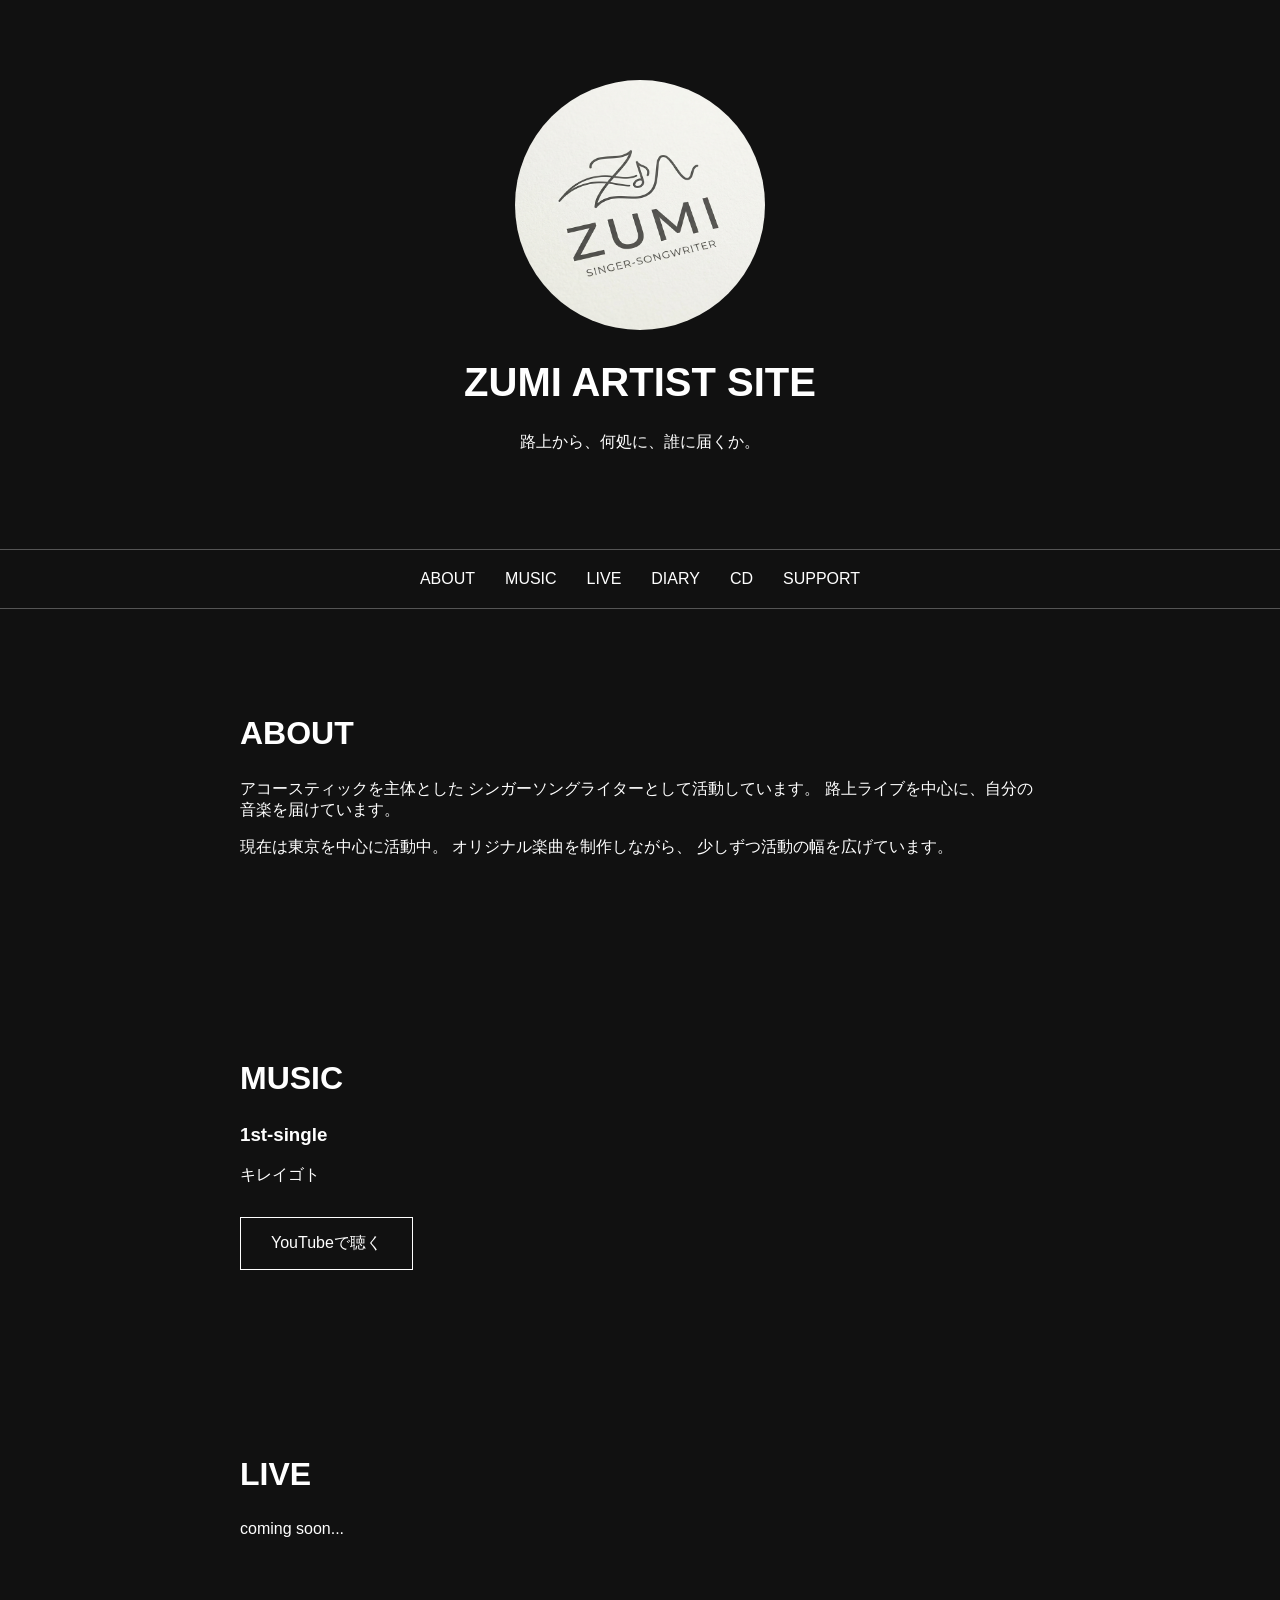
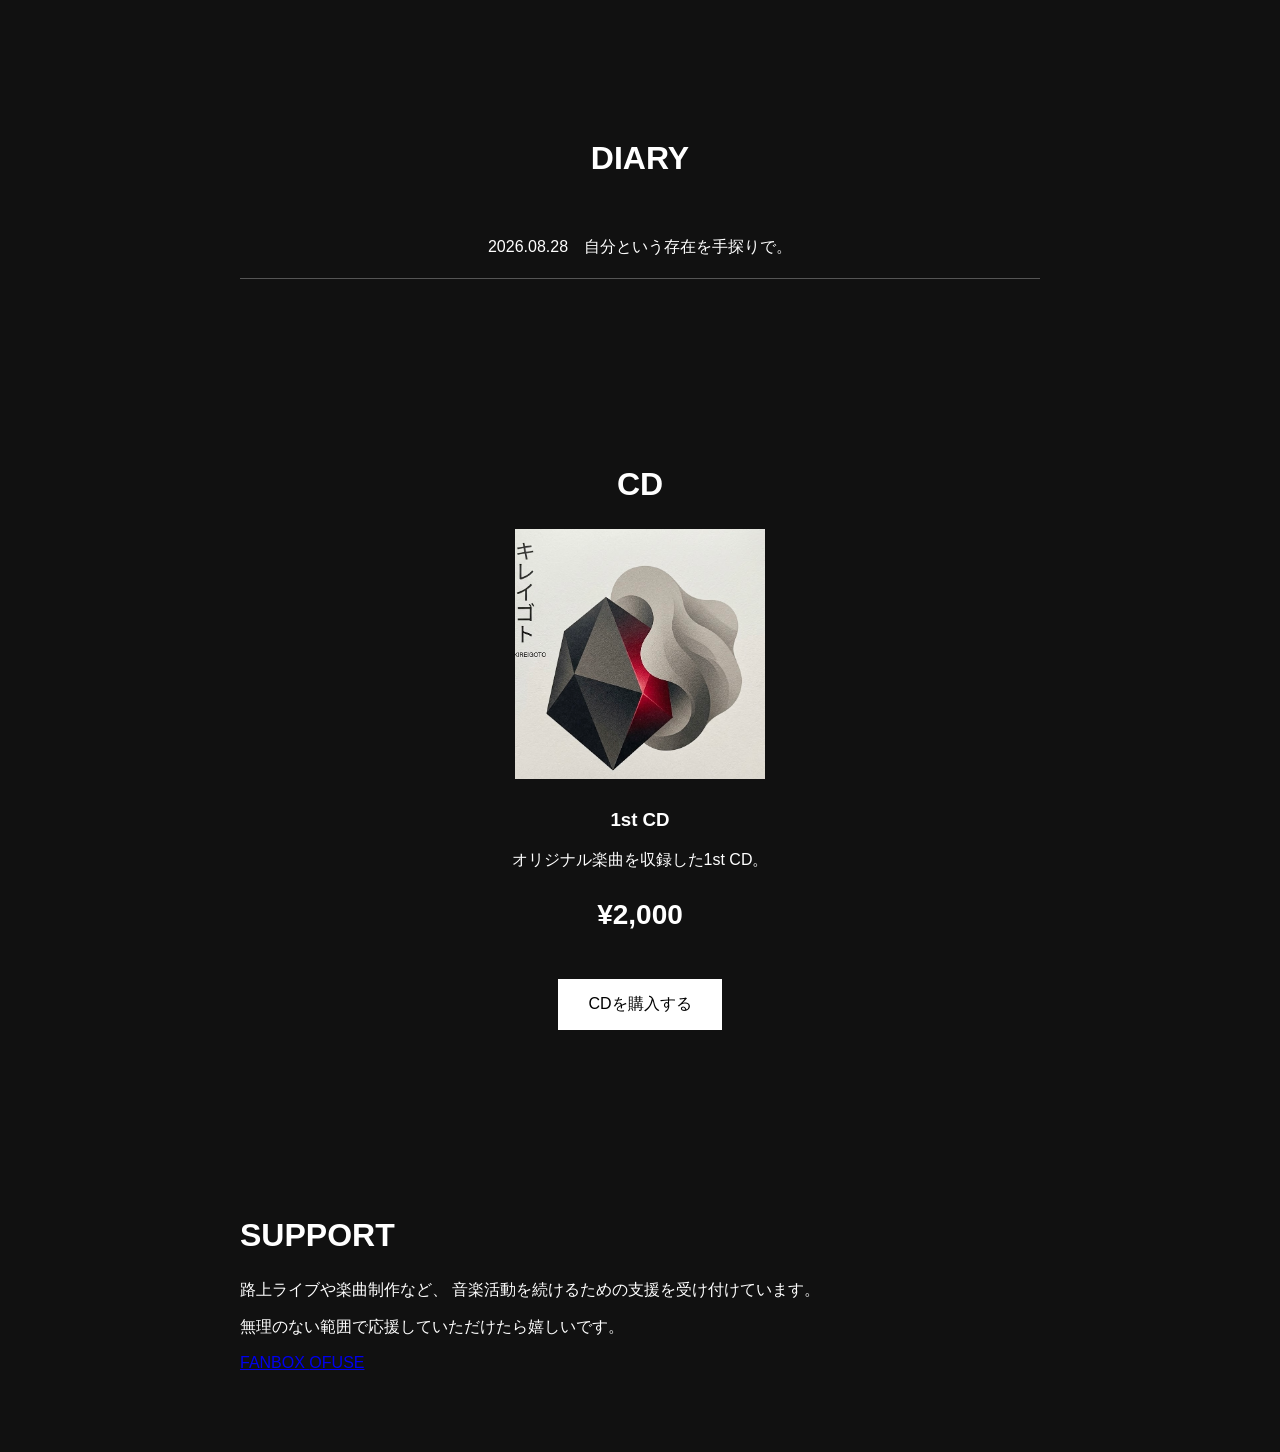
==== index.html @ 83e767ce "Add CD section with details and purchase link Added a new section for the 1st CD with details and pu" ====
<!DOCTYPE html>
<html lang="ja">

<head>
  <meta charset="UTF-8">
  <meta name="viewport" content="width=device-width, initial-scale=1.0">
  <title>My Artist Website</title>
  <link rel="stylesheet" href="style.css">
</head>

<body>

  <header>
    <img class="artist-image" src="IMG_1581.jpeg" alt="アーティスト写真">
    <h1>ZUMI ARTIST SITE</h1>
    <p>路上から、何処に、誰に届くか。</p>
  </header>

  <nav>
  <a href="#about">ABOUT</a>
  <a href="#music">MUSIC</a>
  <a href="#live">LIVE</a>
  <a href="#diary">DIARY</a>
  <a href="#cd">CD</a>
  <a href="#support">SUPPORT</a>
</nav>

  <section id="about">
    <h2>ABOUT</h2>
      <p>
        アコースティックを主体とした
    
    シンガーソングライターとして活動しています。

    路上ライブを中心に、自分の音楽を届けています。
    

  </p>

  <p>

    現在は東京を中心に活動中。

    オリジナル楽曲を制作しながら、

    少しずつ活動の幅を広げています。

  </p>
  </section>

 <section id="music">
  <h2>MUSIC</h2>

  <h3>1st-single</h3>

  <p>キレイゴト</p>

  <a class="music-button"
     href="https://www.youtube.com/@zumitorihada"
     target="_blank"
     rel="noopener">
    YouTubeで聴く
  </a>

</section>

  <section id="live">
    <h2>LIVE</h2>
    <p>coming soon...</p>
  </section>

<section id="diary">

  <h2>DIARY</h2>

  <div class="diary-list">

    <a href="https://zumi-torihada.fanbox.cc/posts/12495106" target="_blank" rel="noopener">
      2026.08.28　自分という存在を手探りで。
    </a>

  </div>

</section>

  <section id="cd">
    <h2>CD</h2>
<img class="cd-jacket" src="IMG_1582.jpeg" alt="CDジャケット">
    <h3>1st CD</h3>

    <p>オリジナル楽曲を収録した1st CD。</p>

    <p class="price">¥2,000</p>

    <a class="buy-button" href="https://jp.mercari.com/user/profile/664818739?utm_medium=share&utm_source=ios">
      CDを購入する
    </a>

  </section>

  <section id="support">
  <h2>SUPPORT</h2>

  <p>
    路上ライブや楽曲制作など、
    音楽活動を続けるための支援を受け付けています。
  </p>

  <p>
    無理のない範囲で応援していただけたら嬉しいです。
  </p>

  <div class="support-links">

    <a href="https://zumi-torihada.fanbox.cc/" target="_blank" rel="noopener">
      FANBOX
    </a>

    <a href="https://ofuse.me/zumitorihada" target="_blank" rel="noopener">
      OFUSE
    </a>

  </div>
</section>


</body>
</html>
---- style.css ----
body {
  margin: 0;
  background: #111;
  color: white;
  font-family: sans-serif;
}

header {
  text-align: center;
  padding: 80px 20px;
}

.artist-image {
  width: 250px;
  height: 250px;
  object-fit: cover;
  border-radius: 50%;
  display: block;
  margin: 0 auto 30px;
}

h1 {
  font-size: 40px;
}

nav {
  display: flex;
  justify-content: center;
  gap: 30px;
  padding: 20px;
  border-top: 1px solid #555;
  border-bottom: 1px solid #555;
}

nav a {
  color: white;
  text-decoration: none;
  cursor: pointer;
}

section {
  max-width: 800px;
  margin: 0 auto;
  padding: 80px 20px;
}

h2 {
  font-size: 32px;
}

/* DIARY */

#diary {
  text-align: center;
}

#diary h2 {
  margin-bottom: 40px;
}

.diary-list {
  width: 100%;
}

.diary-list a {
  display: block;
  color: white;
  text-decoration: none;
  padding: 20px 0;
  border-bottom: 1px solid #555;
}

.diary-list a:hover {
  opacity: 0.7;
}

/* CD */

#cd {
  text-align: center;
}

.cd-jacket {
  width: 250px;
  height: 250px;
  object-fit: cover;
  display: block;
  margin: 0 auto 30px;
}

.price {
  font-size: 28px;
  font-weight: bold;
}

.buy-button {
  display: inline-block;
  padding: 15px 30px;
  background: white;
  color: black;
  text-decoration: none;
  margin-top: 20px;
}

.music-button {
  display: inline-block;
  padding: 15px 30px;
  border: 1px solid white;
  color: white;
  text-decoration: none;
  margin-top: 15px;
}

.music-button:hover {
  background: white;
  color: black;
}
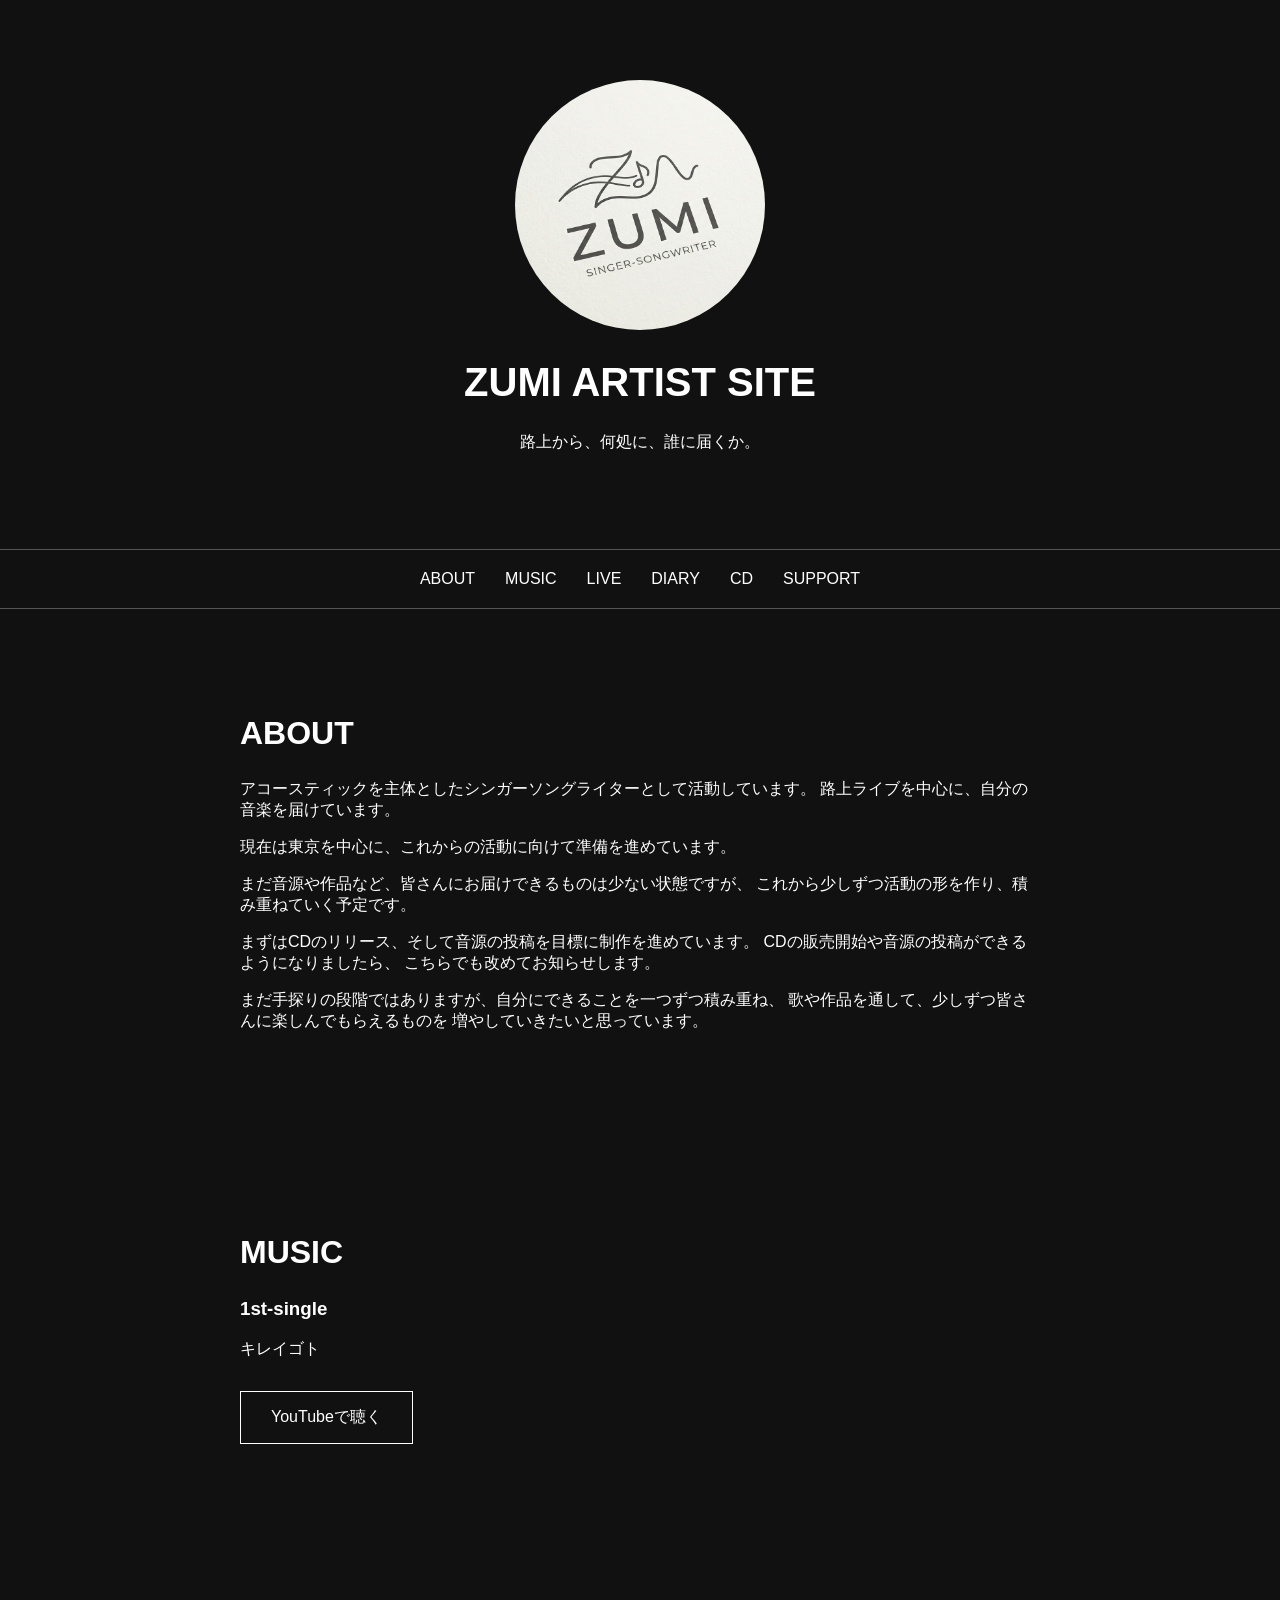
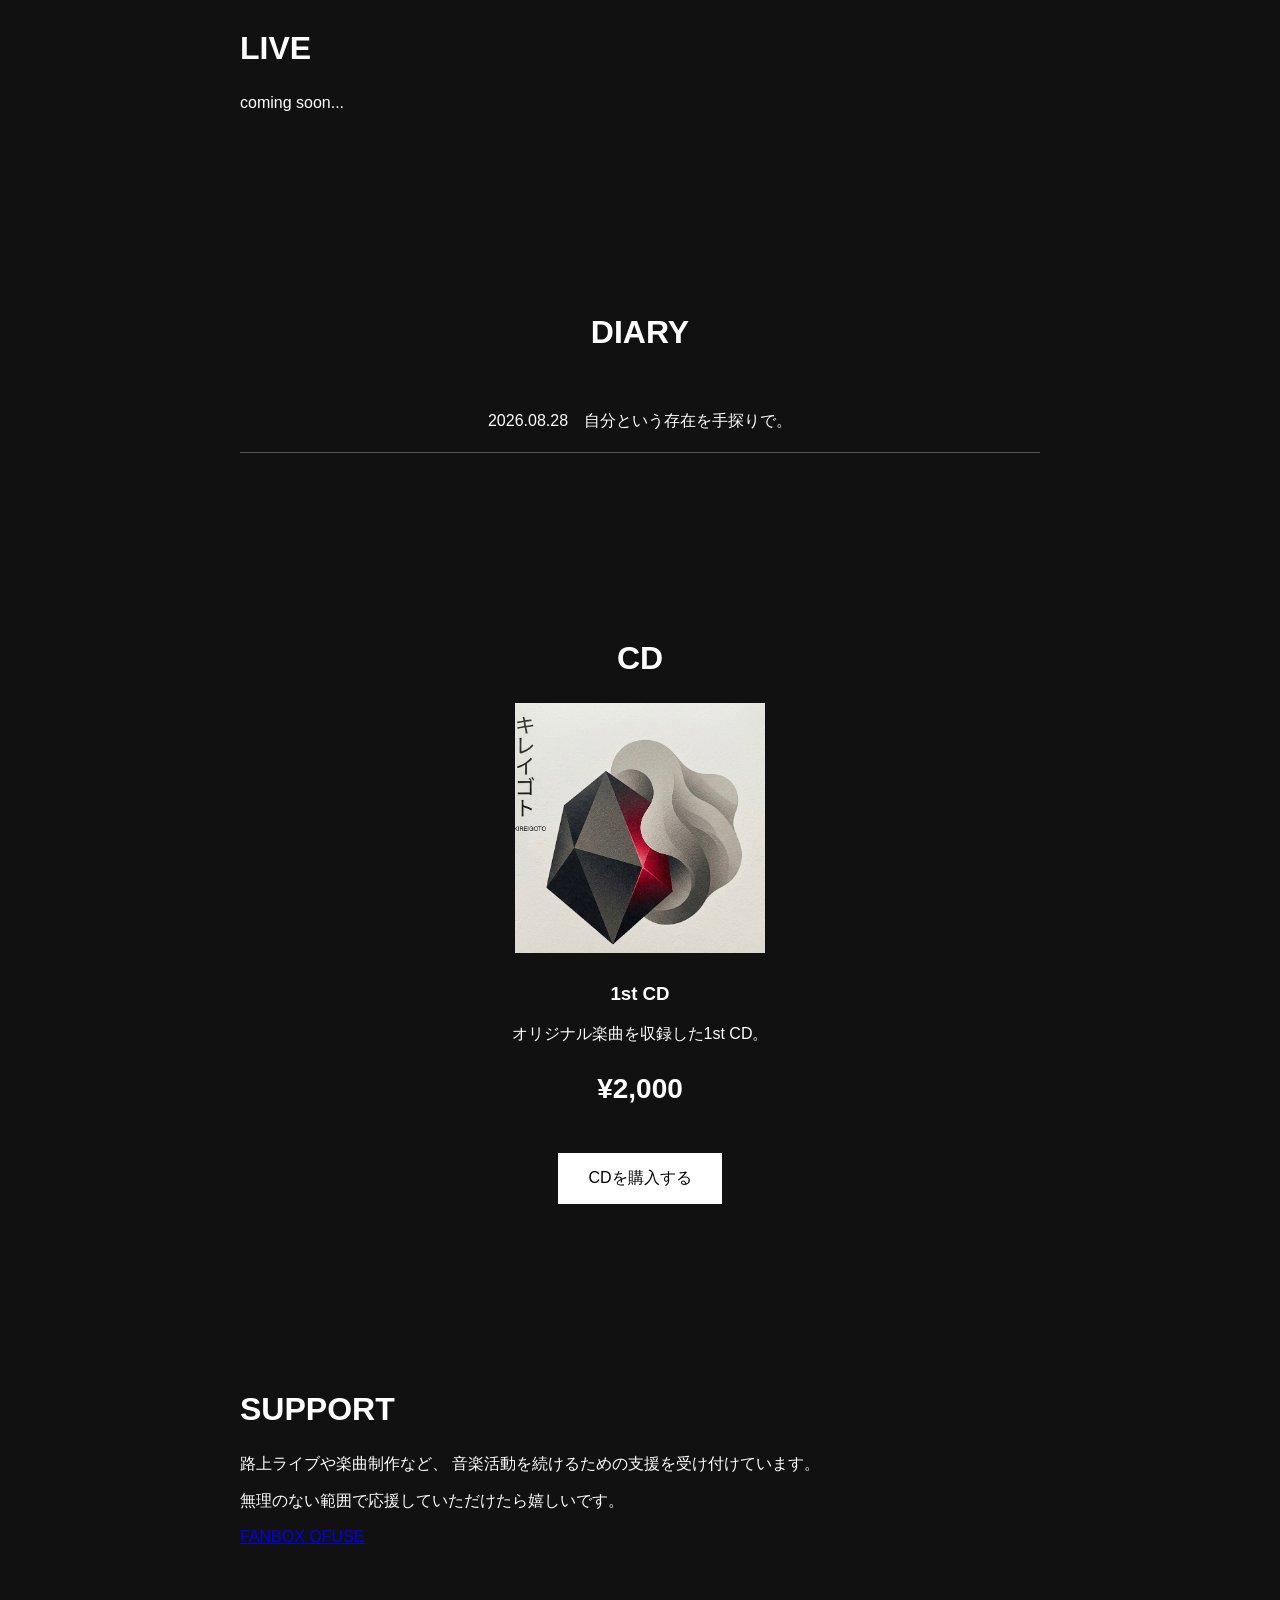
==== commit d62636ae: "Revise ABOUT section content in index.html Updated the content in the ABOUT section to provide more " ====
--- a/index.html
+++ b/index.html
@@ -26,27 +26,35 @@
 </nav>
 
   <section id="about">
-    <h2>ABOUT</h2>
-      <p>
-        アコースティックを主体とした
-    
-    シンガーソングライターとして活動しています。
+  <h2>ABOUT</h2>
 
+  <p>
+    アコースティックを主体としたシンガーソングライターとして活動しています。
     路上ライブを中心に、自分の音楽を届けています。
-    
-
   </p>
 
   <p>
+    現在は東京を中心に、これからの活動に向けて準備を進めています。
+  </p>
 
-    現在は東京を中心に活動中。
+  <p>
+    まだ音源や作品など、皆さんにお届けできるものは少ない状態ですが、
+    これから少しずつ活動の形を作り、積み重ねていく予定です。
+  </p>
 
-    オリジナル楽曲を制作しながら、
+  <p>
+    まずはCDのリリース、そして音源の投稿を目標に制作を進めています。
+    CDの販売開始や音源の投稿ができるようになりましたら、
+    こちらでも改めてお知らせします。
+  </p>
 
-    少しずつ活動の幅を広げています。
+  <p>
+    まだ手探りの段階ではありますが、自分にできることを一つずつ積み重ね、
+    歌や作品を通して、少しずつ皆さんに楽しんでもらえるものを
+    増やしていきたいと思っています。
+  </p>
 
-  </p>
-  </section>
+</section>
 
  <section id="music">
   <h2>MUSIC</h2>
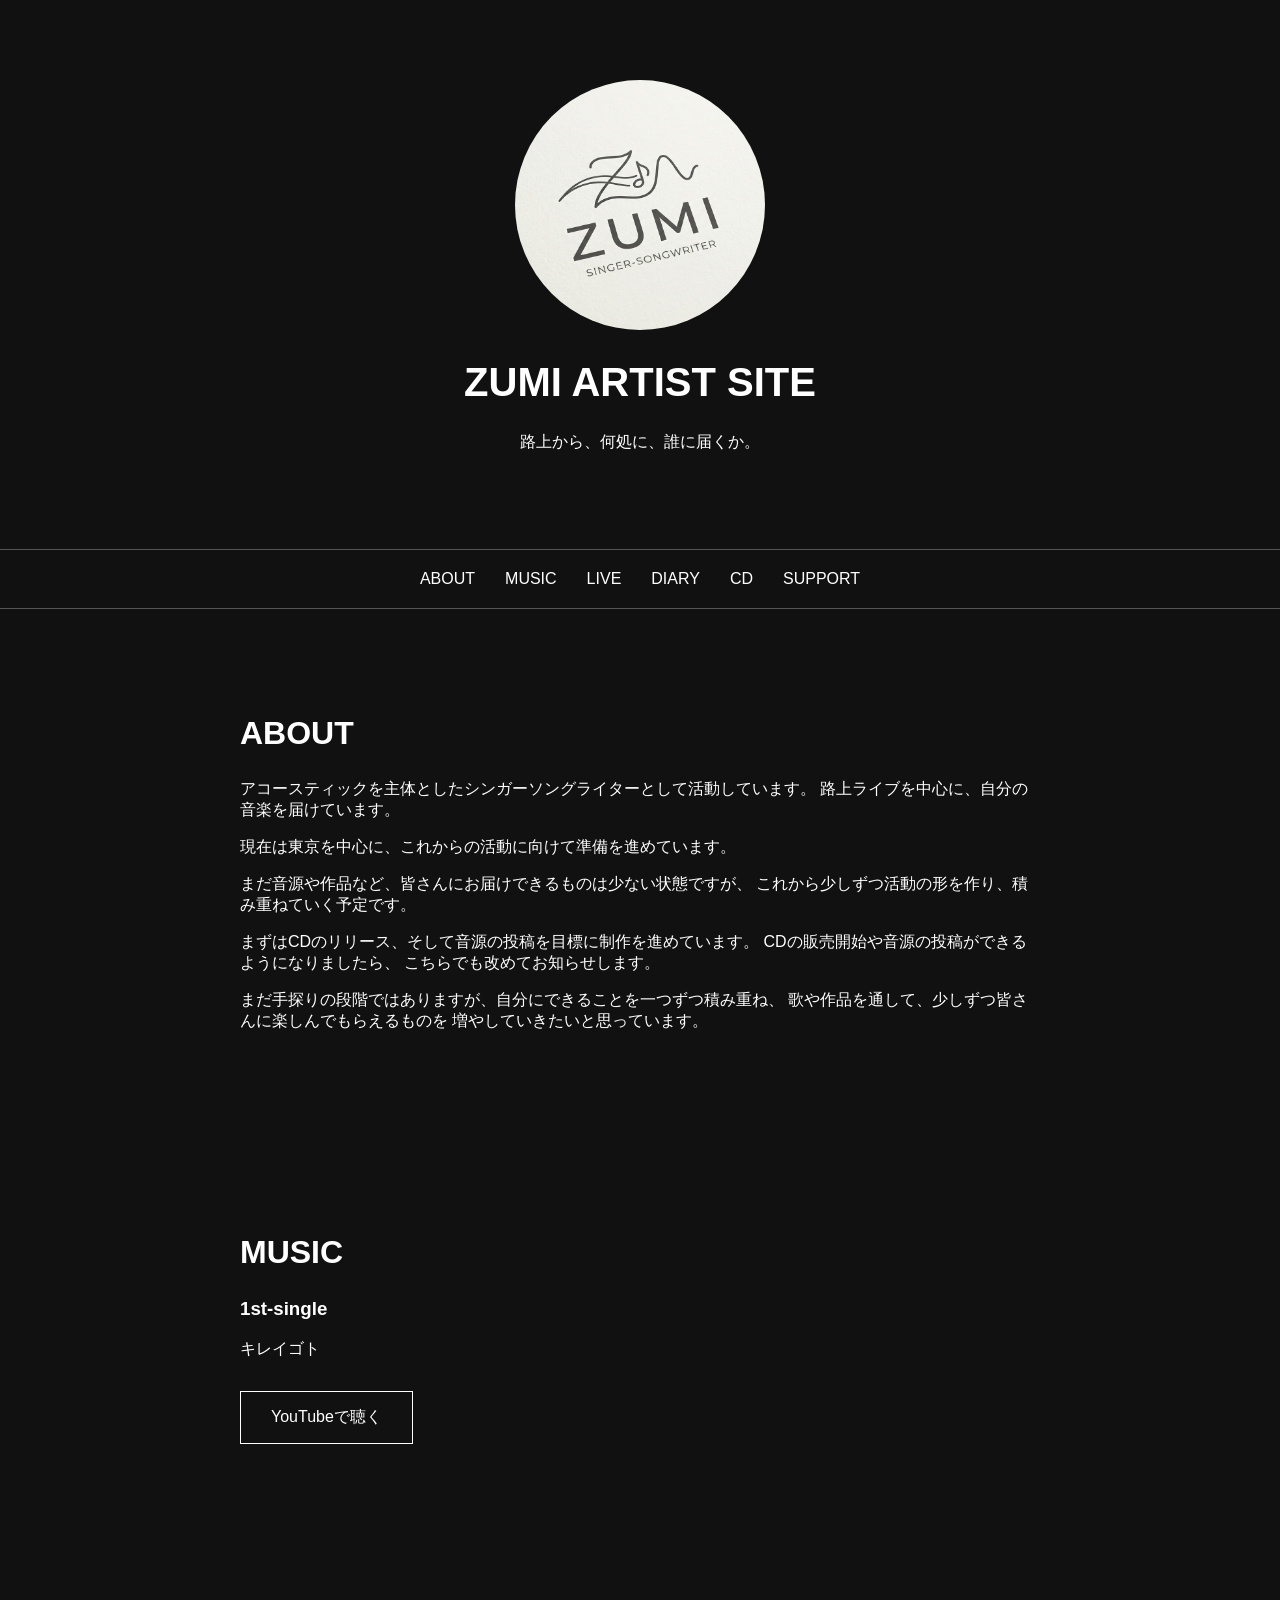
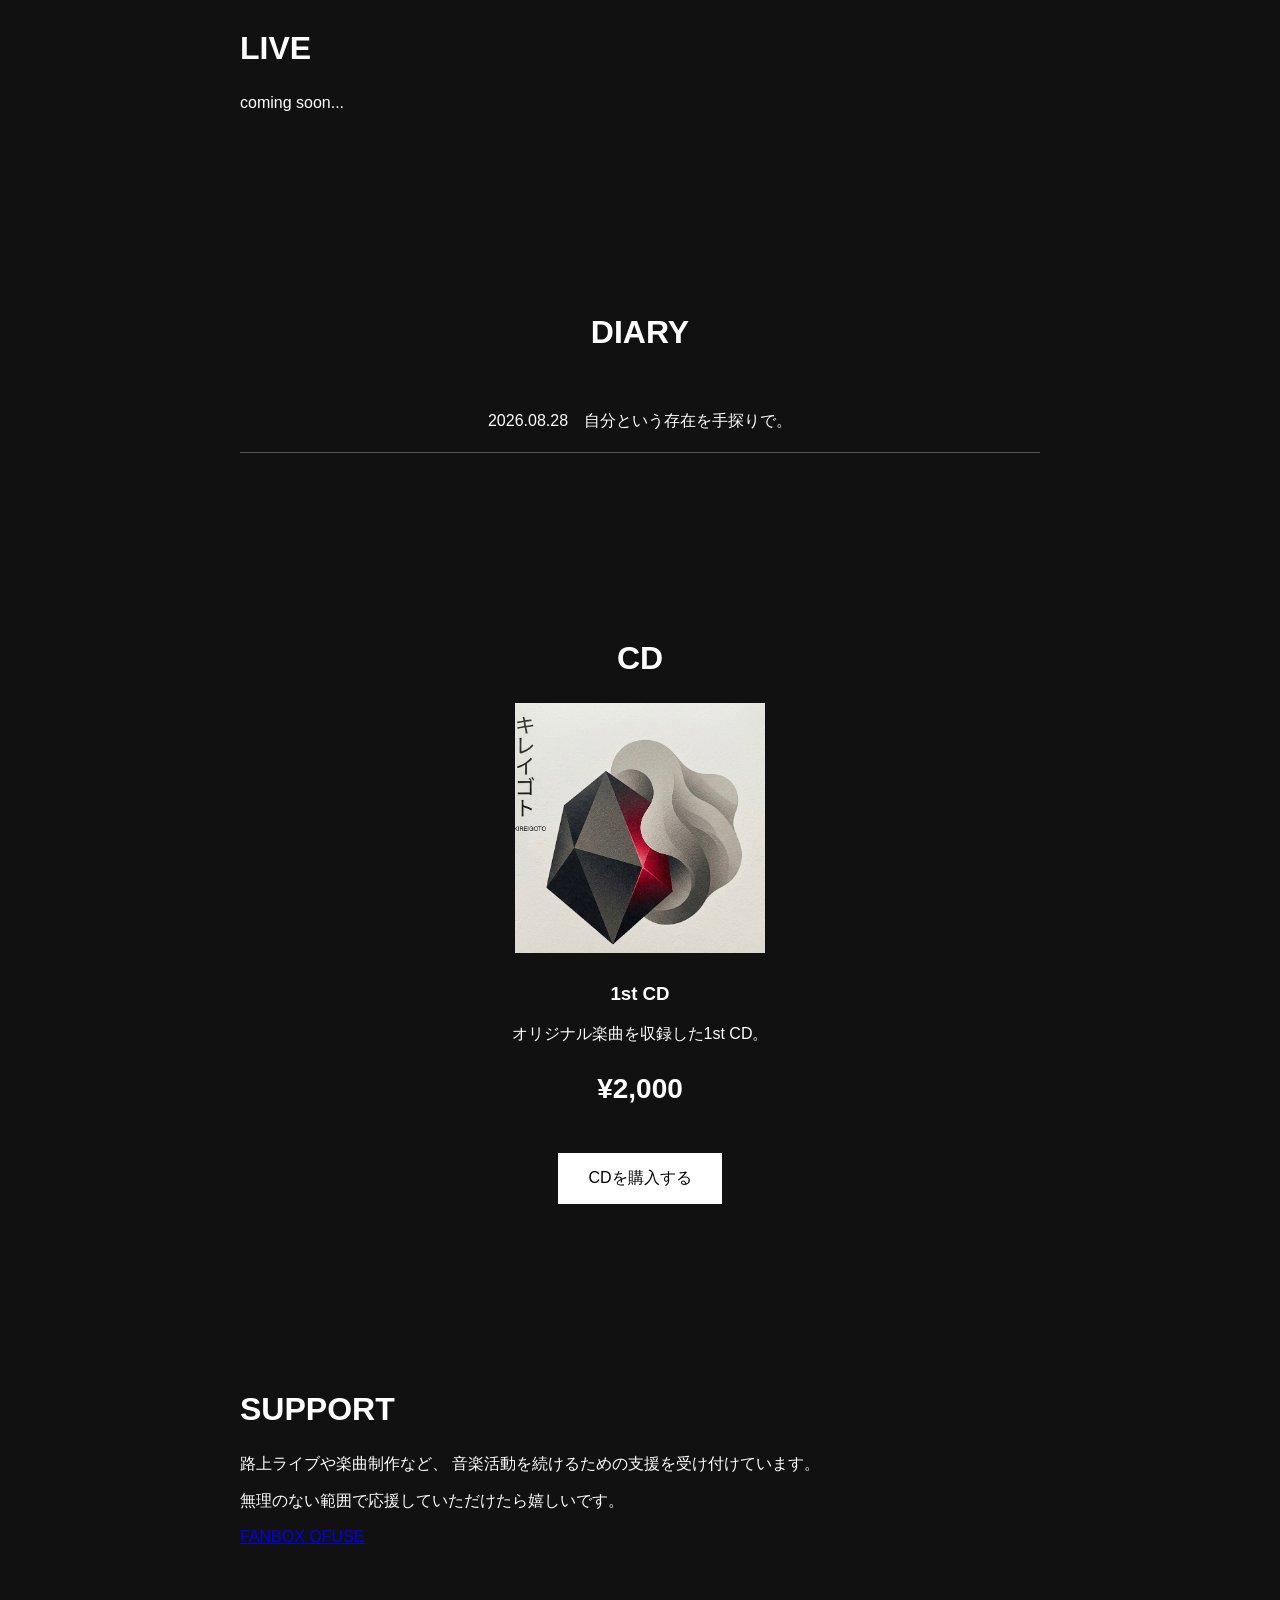
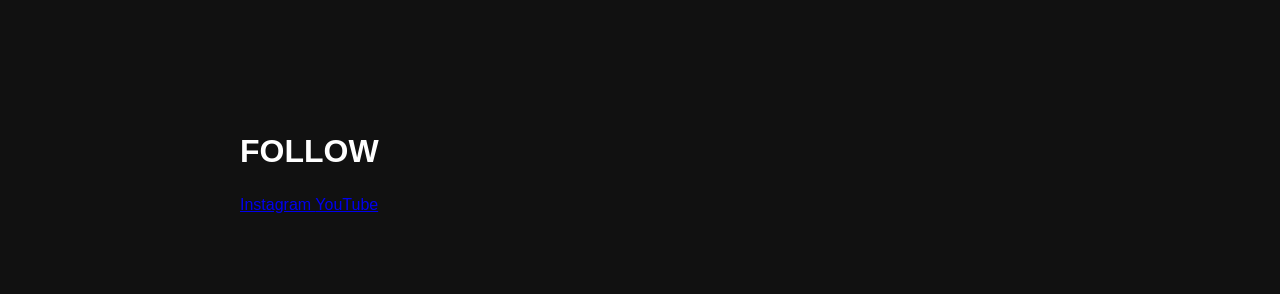
==== commit 48c965a2: "Add social media links section to index.html" ====
--- a/index.html
+++ b/index.html
@@ -131,6 +131,26 @@
   </div>
 </section>
 
+  <section id="sns">
+  <h2>FOLLOW</h2>
+
+  <div class="sns-links">
+
+    <a href="https://www.instagram.com/zumitorihada/"
+       target="_blank"
+       rel="noopener">
+      Instagram
+    </a>
+
+    <a href="https://www.youtube.com/@zumitorihada"
+       target="_blank"
+       rel="noopener">
+      YouTube
+    </a>
+
+  </div>
+</section>
+
 
 </body>
 </html>
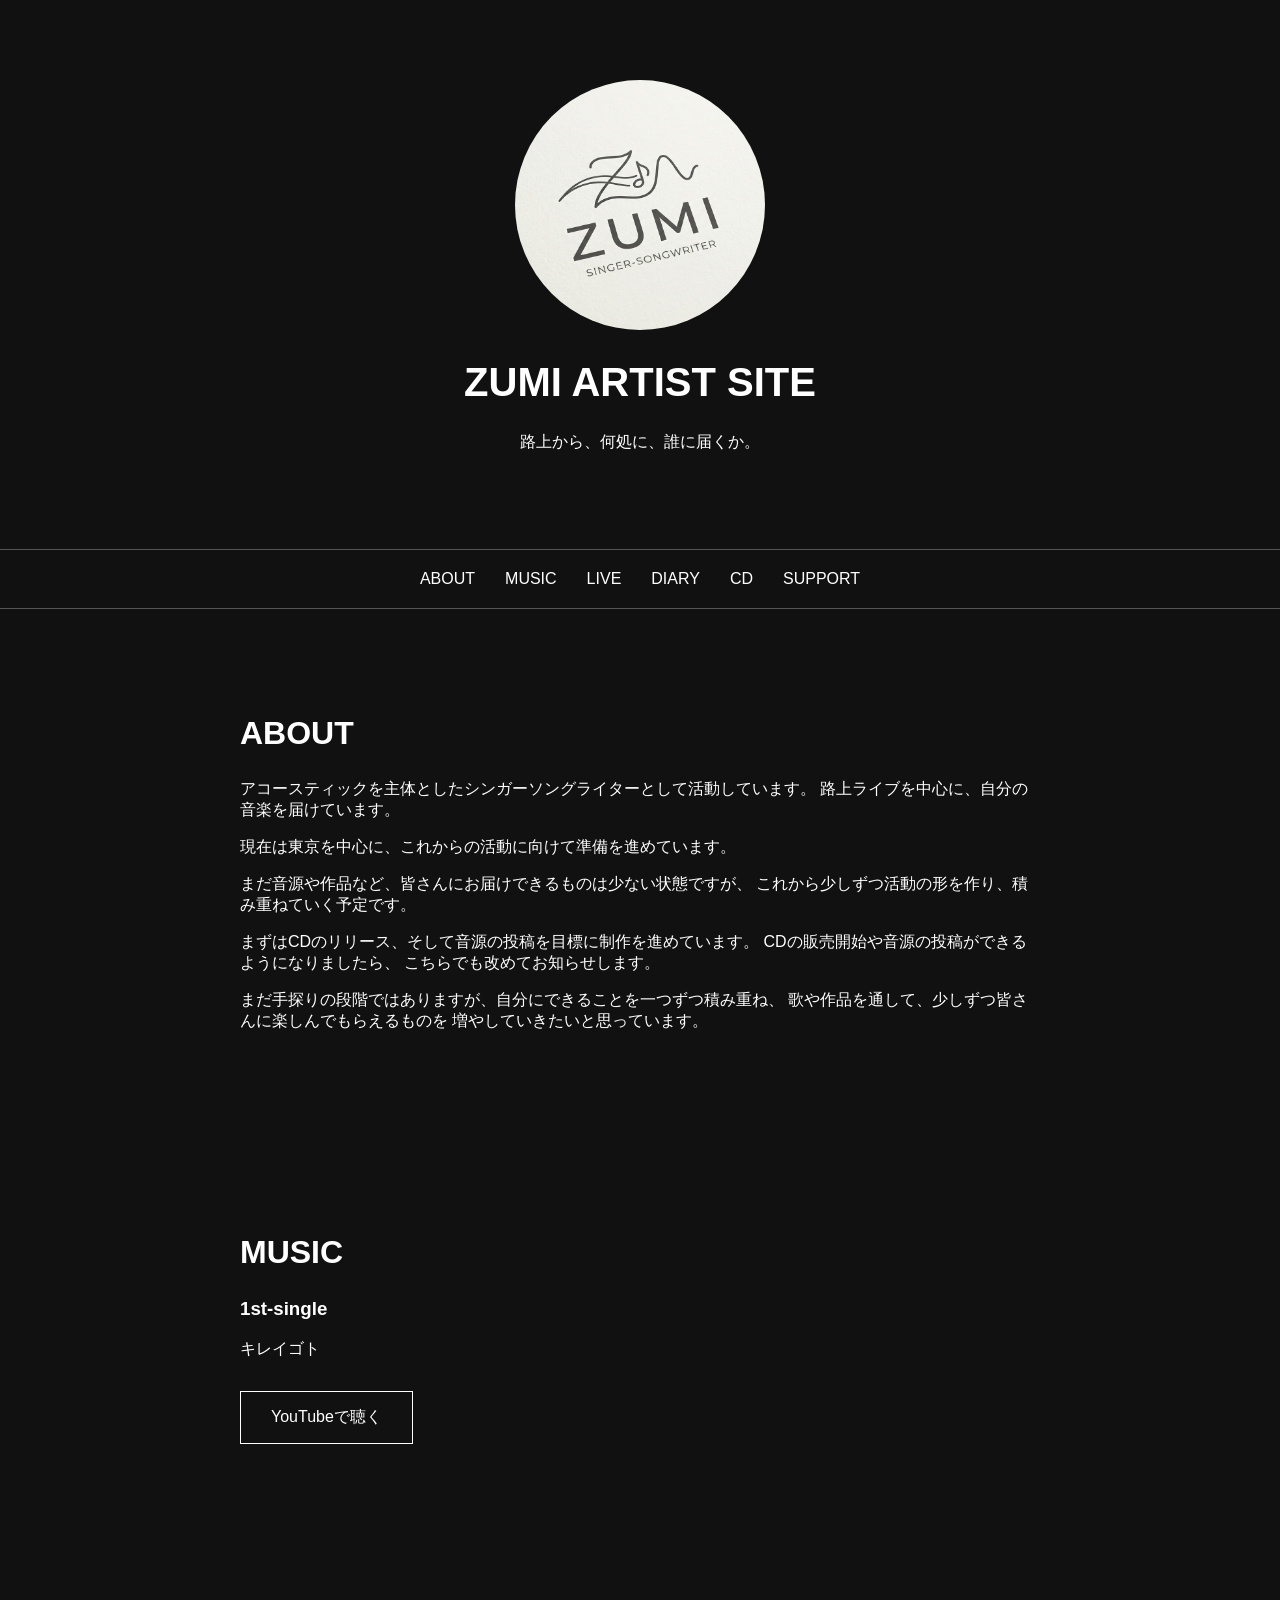
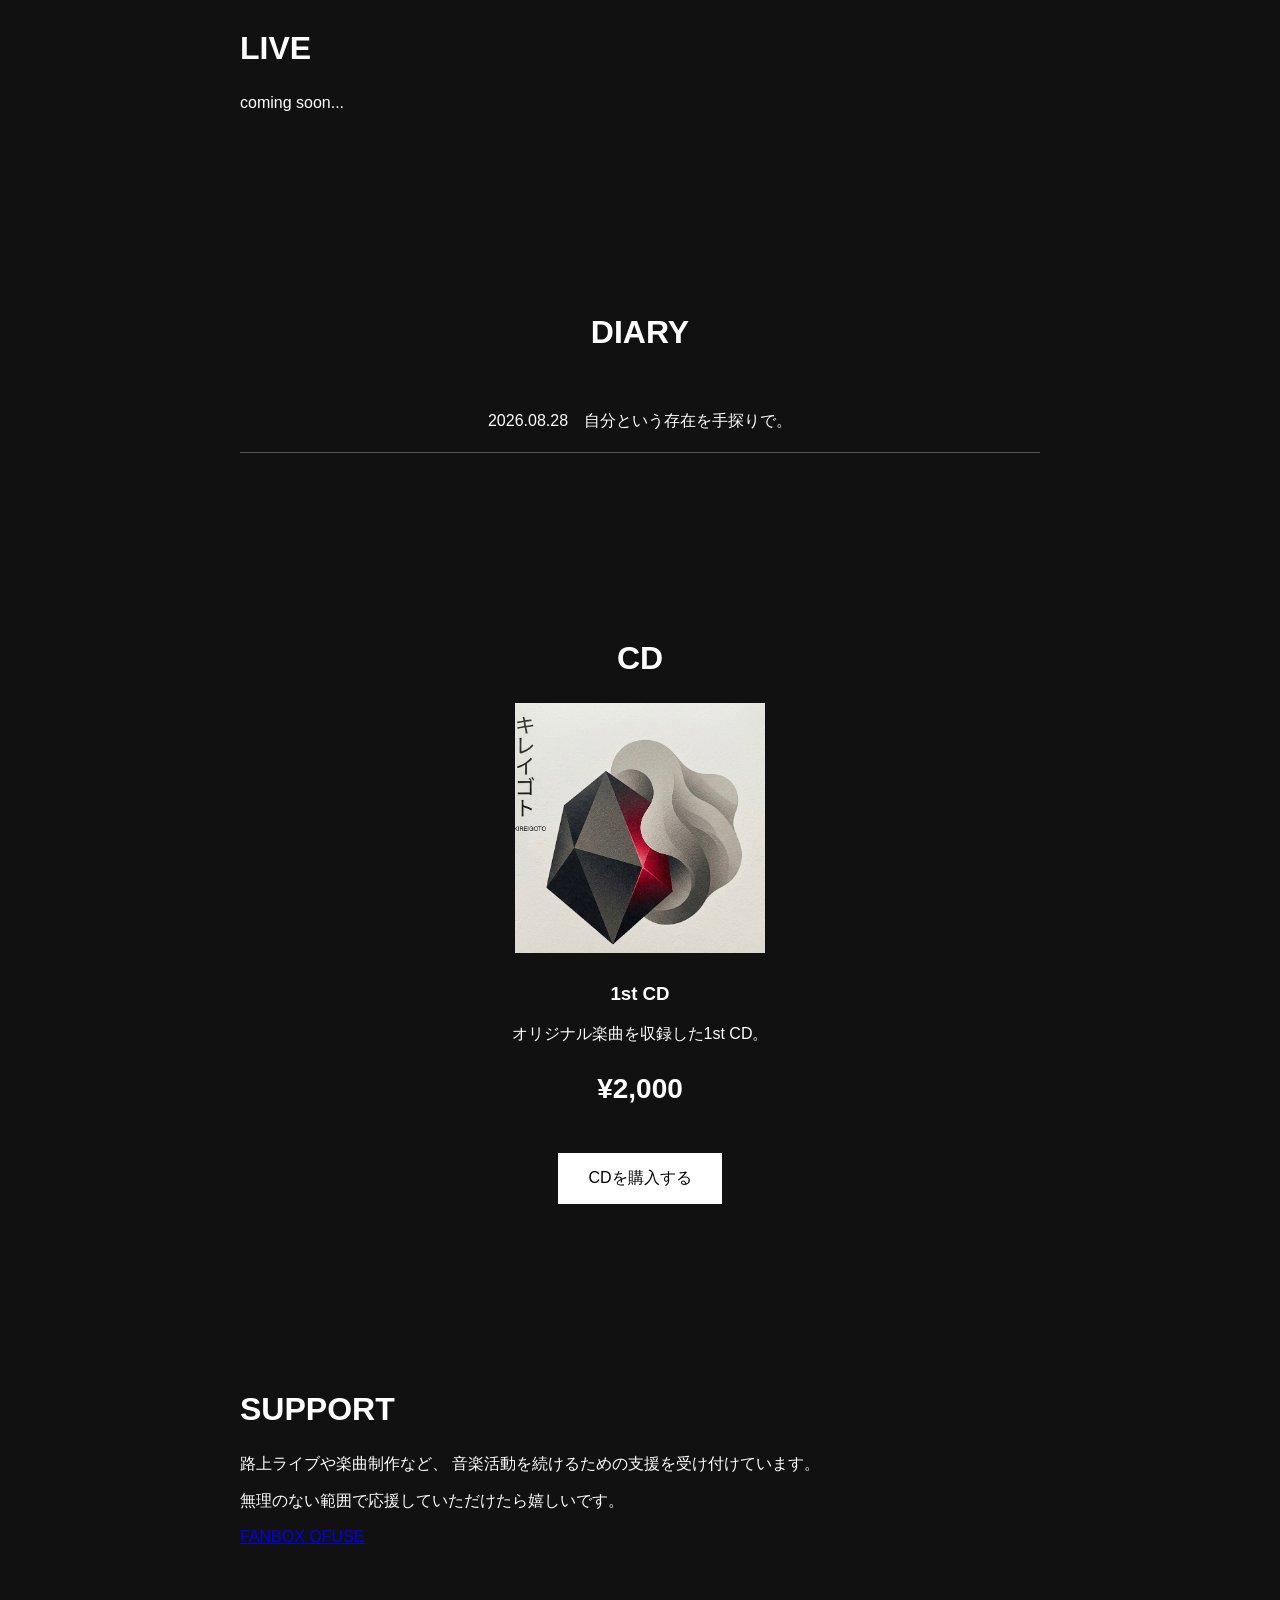
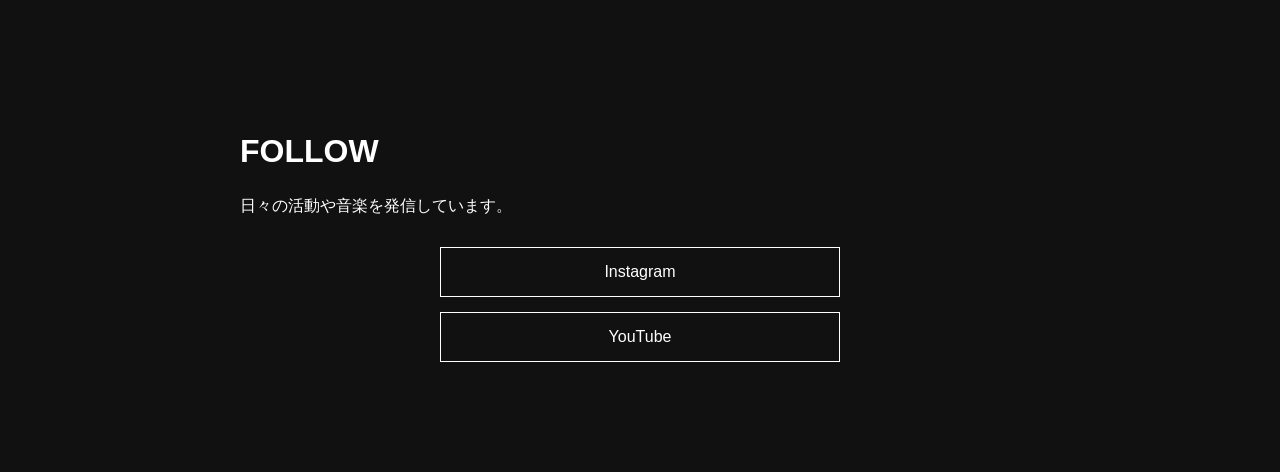
==== commit 965a190d: "Add description paragraph to FOLLOW section Added a paragraph describing daily activities and music." ====
--- a/index.html
+++ b/index.html
@@ -134,6 +134,10 @@
   <section id="sns">
   <h2>FOLLOW</h2>
 
+  <p>
+    日々の活動や音楽を発信しています。
+  </p>
+
   <div class="sns-links">
 
     <a href="https://www.instagram.com/zumitorihada/"
--- a/style.css
+++ b/style.css
@@ -115,3 +115,25 @@
   background: white;
   color: black;
 }
+
+.sns-links {
+  display: flex;
+  flex-direction: column;
+  gap: 15px;
+  max-width: 400px;
+  margin: 30px auto;
+}
+
+.sns-links a {
+  display: block;
+  padding: 15px;
+  border: 1px solid white;
+  color: white;
+  text-decoration: none;
+  text-align: center;
+}
+
+.sns-links a:hover {
+  background: white;
+  color: black;
+}
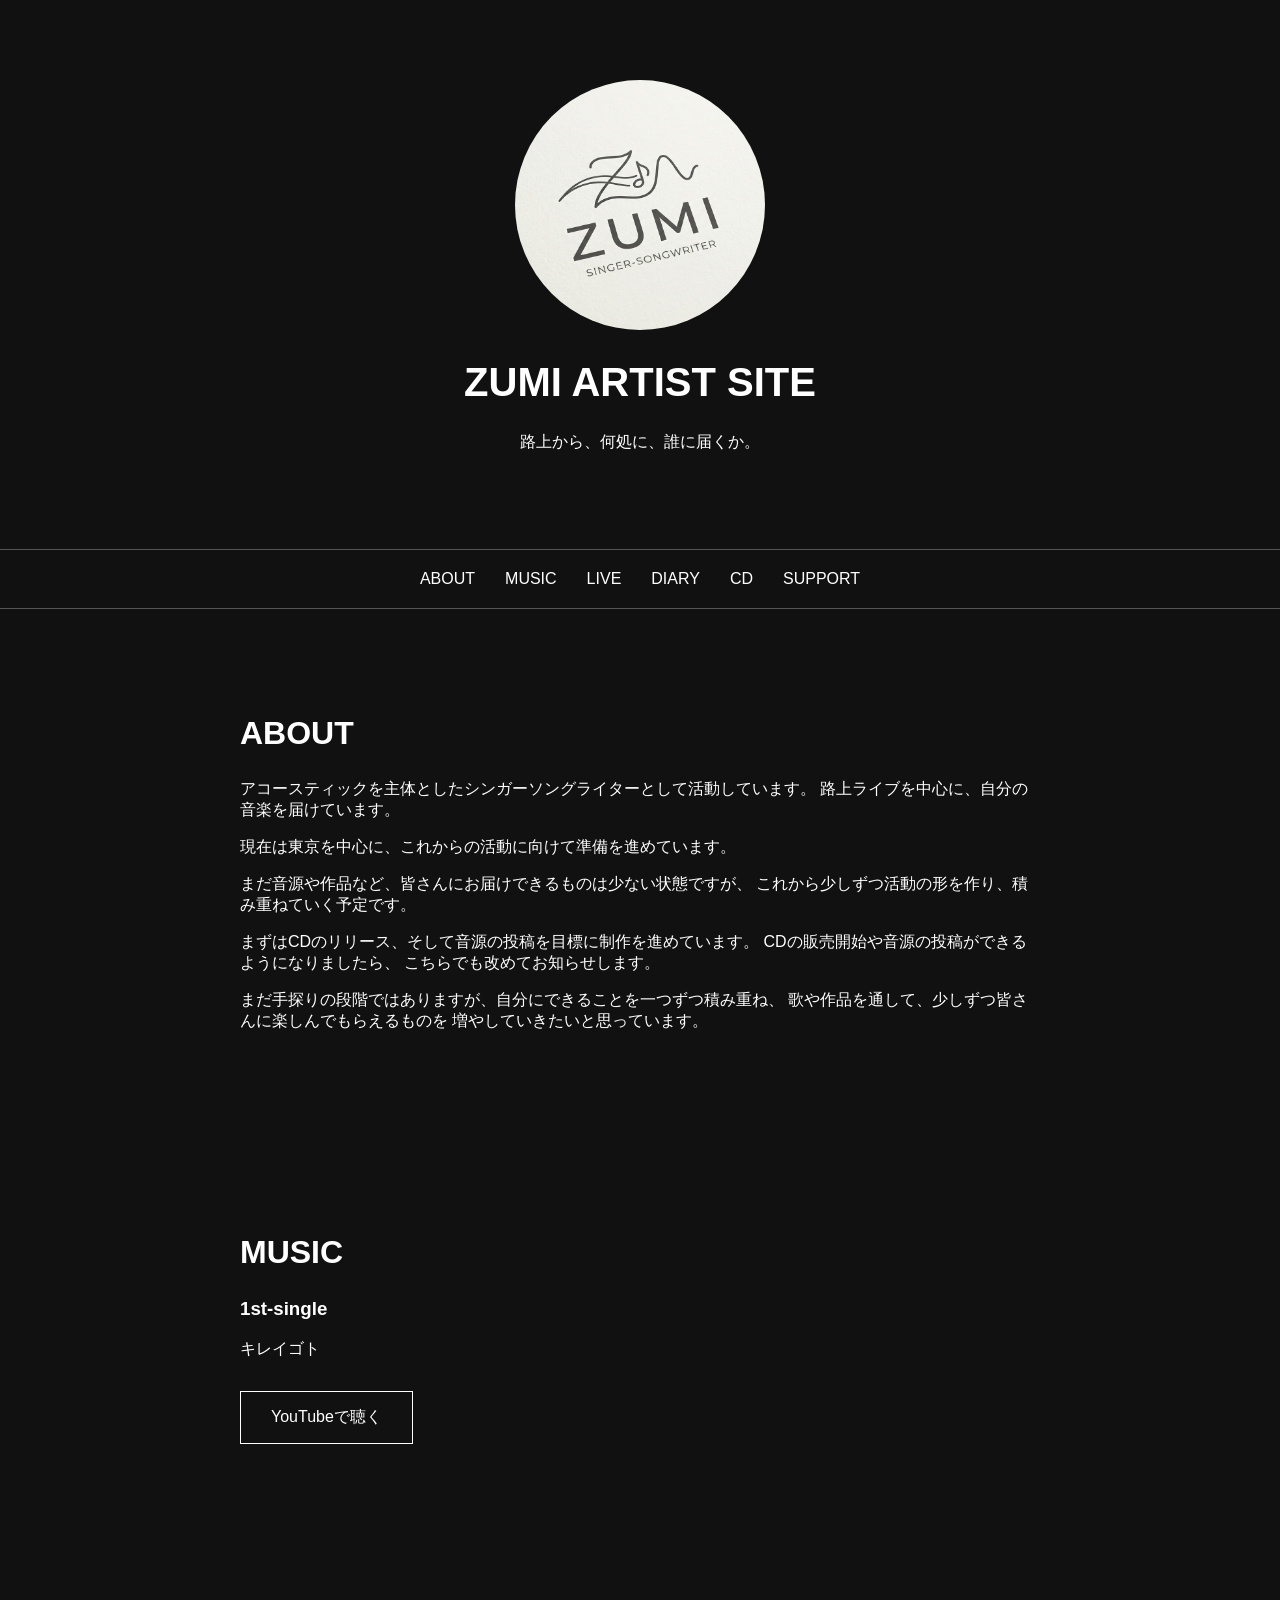
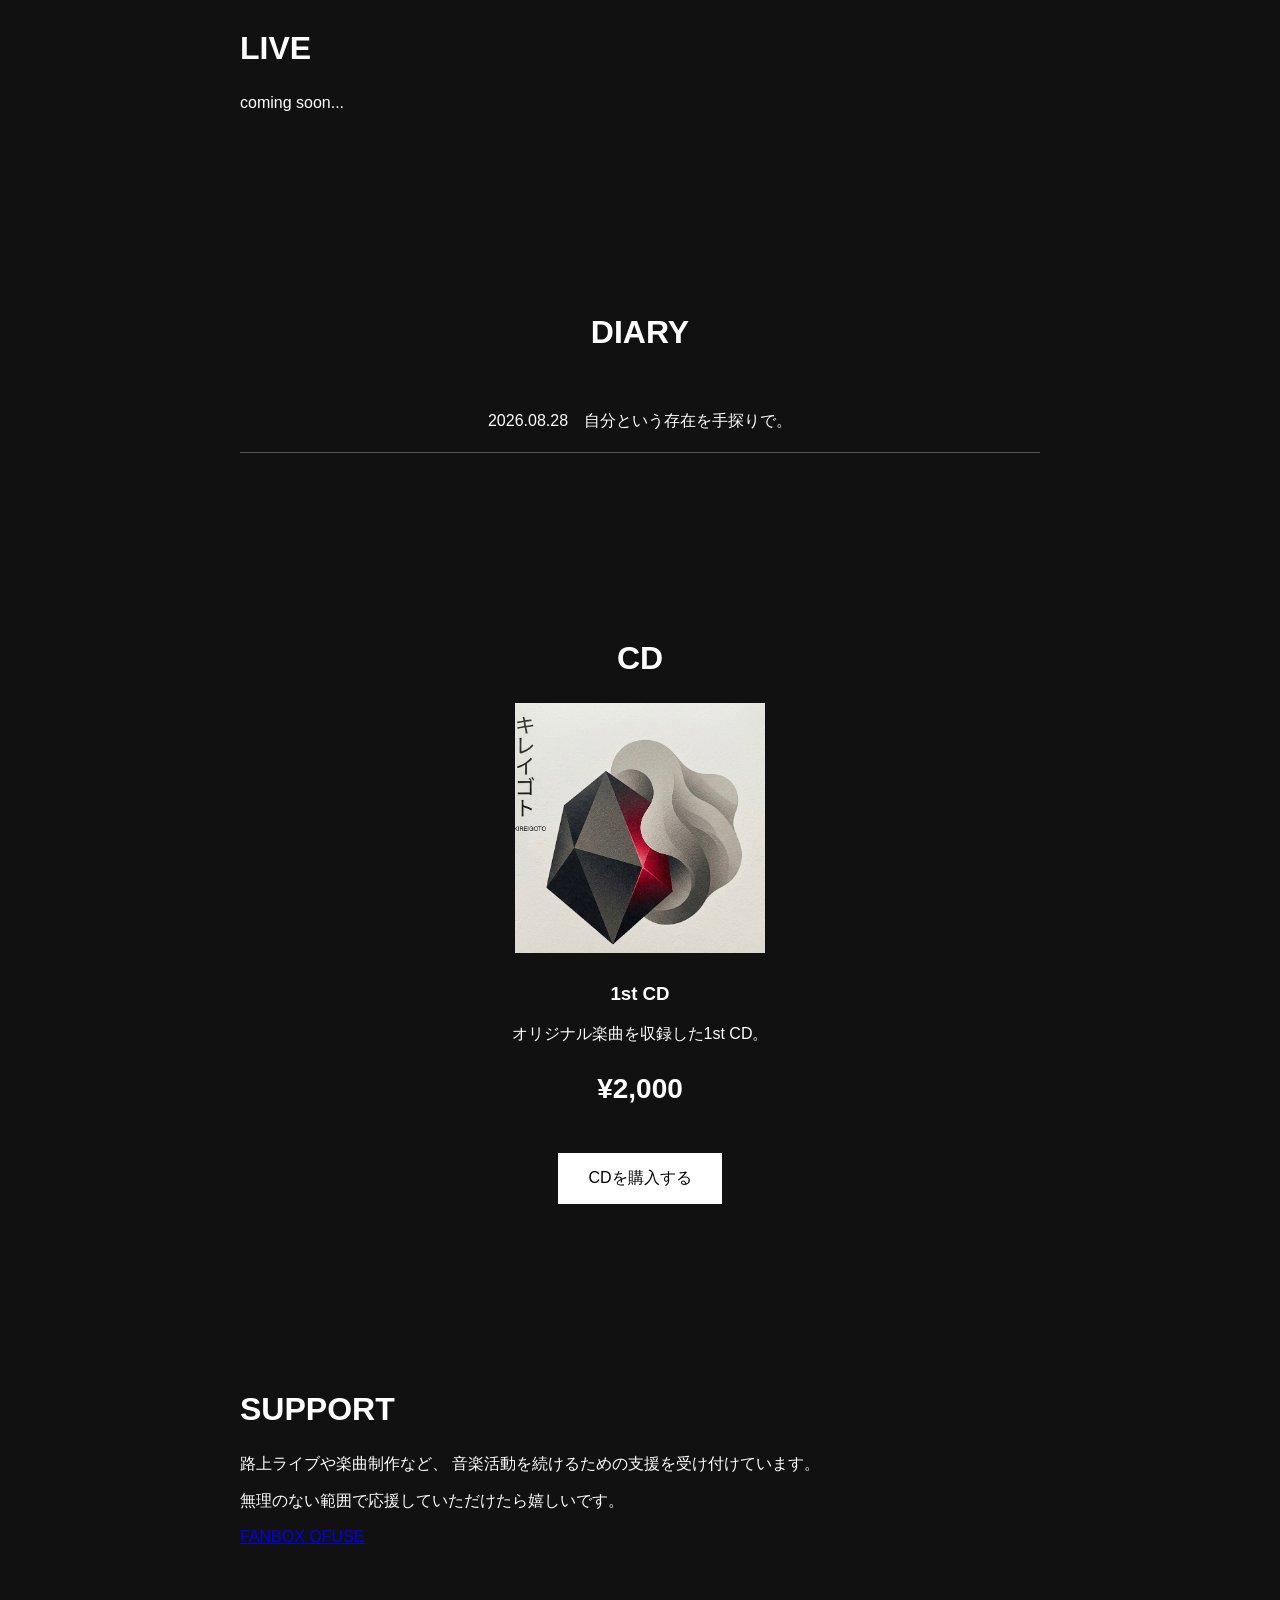
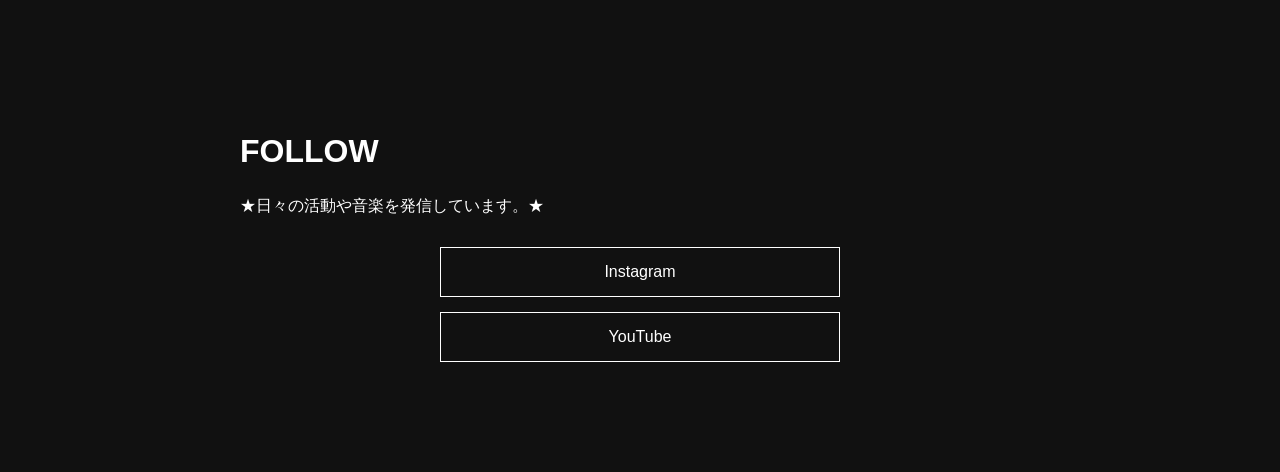
==== commit bf12affa: "Add stars to the activity and music description" ====
--- a/index.html
+++ b/index.html
@@ -135,7 +135,8 @@
   <h2>FOLLOW</h2>
 
   <p>
-    日々の活動や音楽を発信しています。
+    ★日々の活動や音楽を発信しています。★
+  
   </p>
 
   <div class="sns-links">
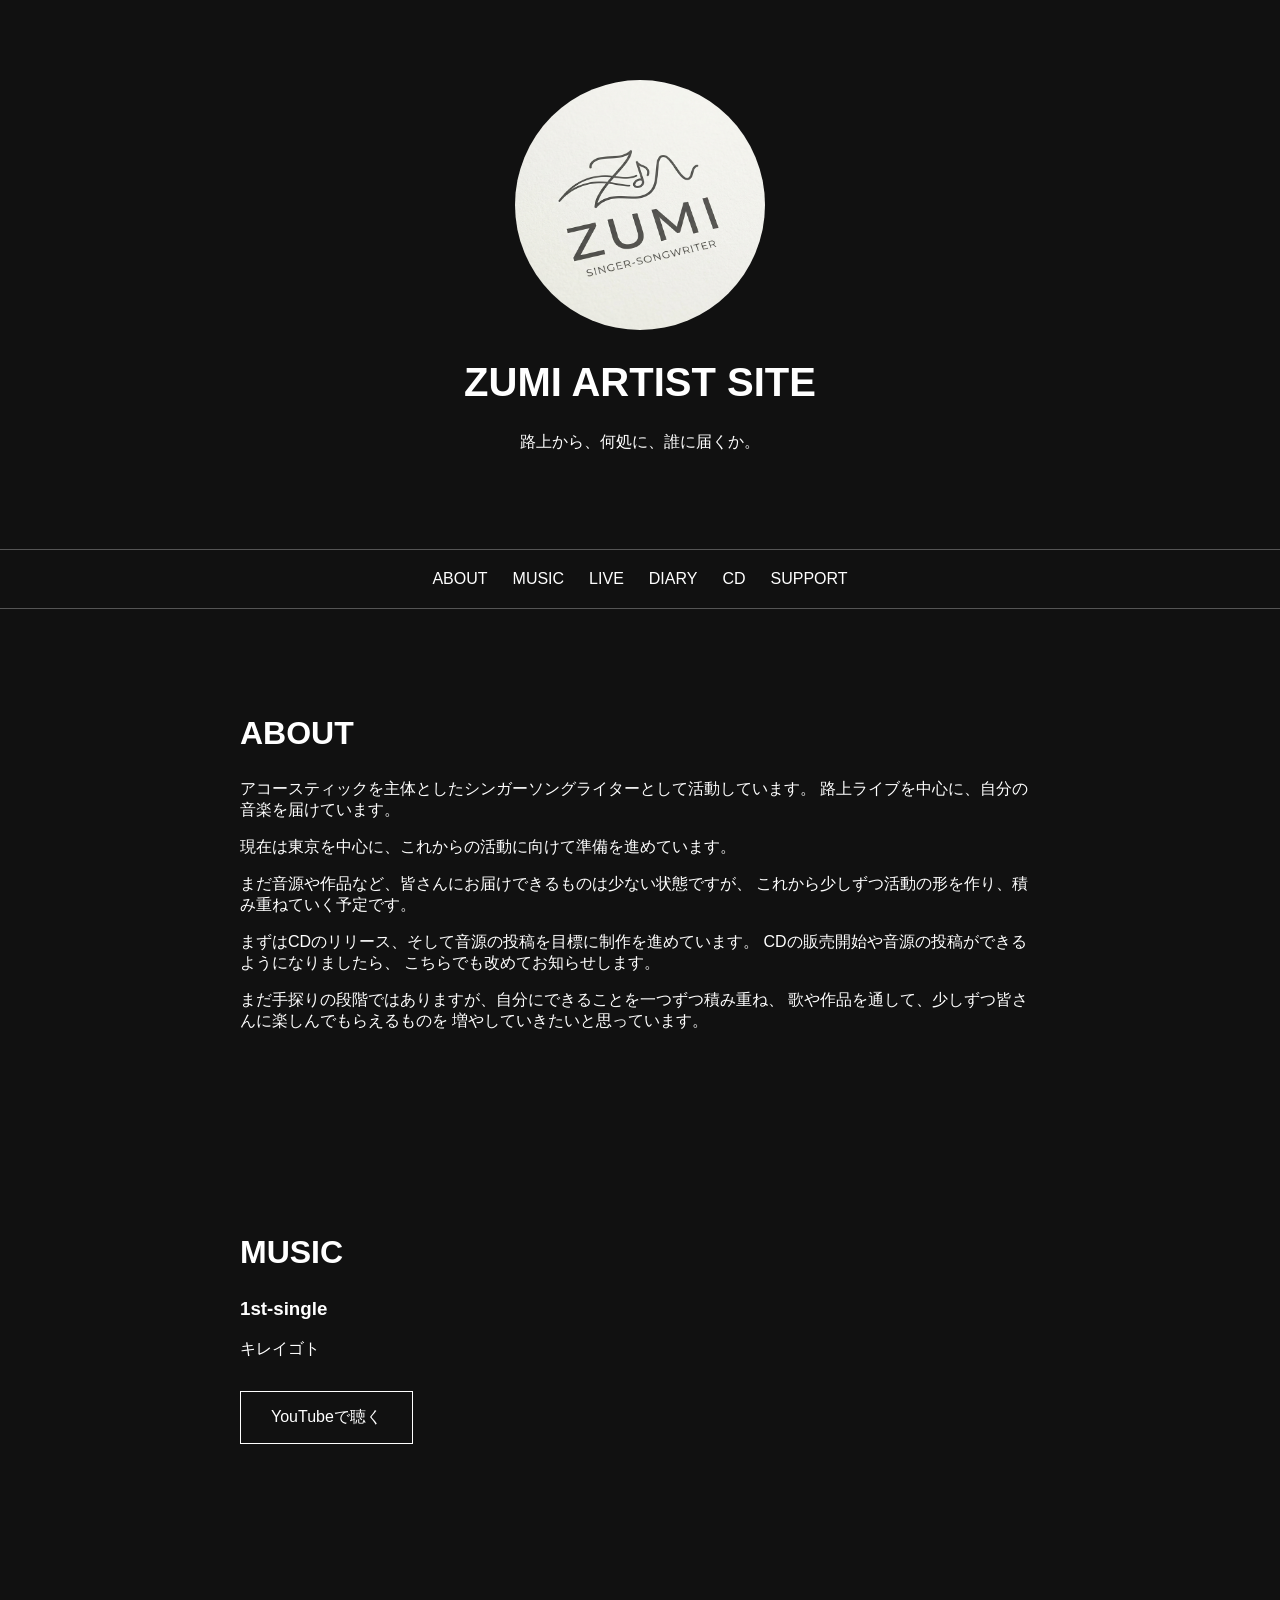
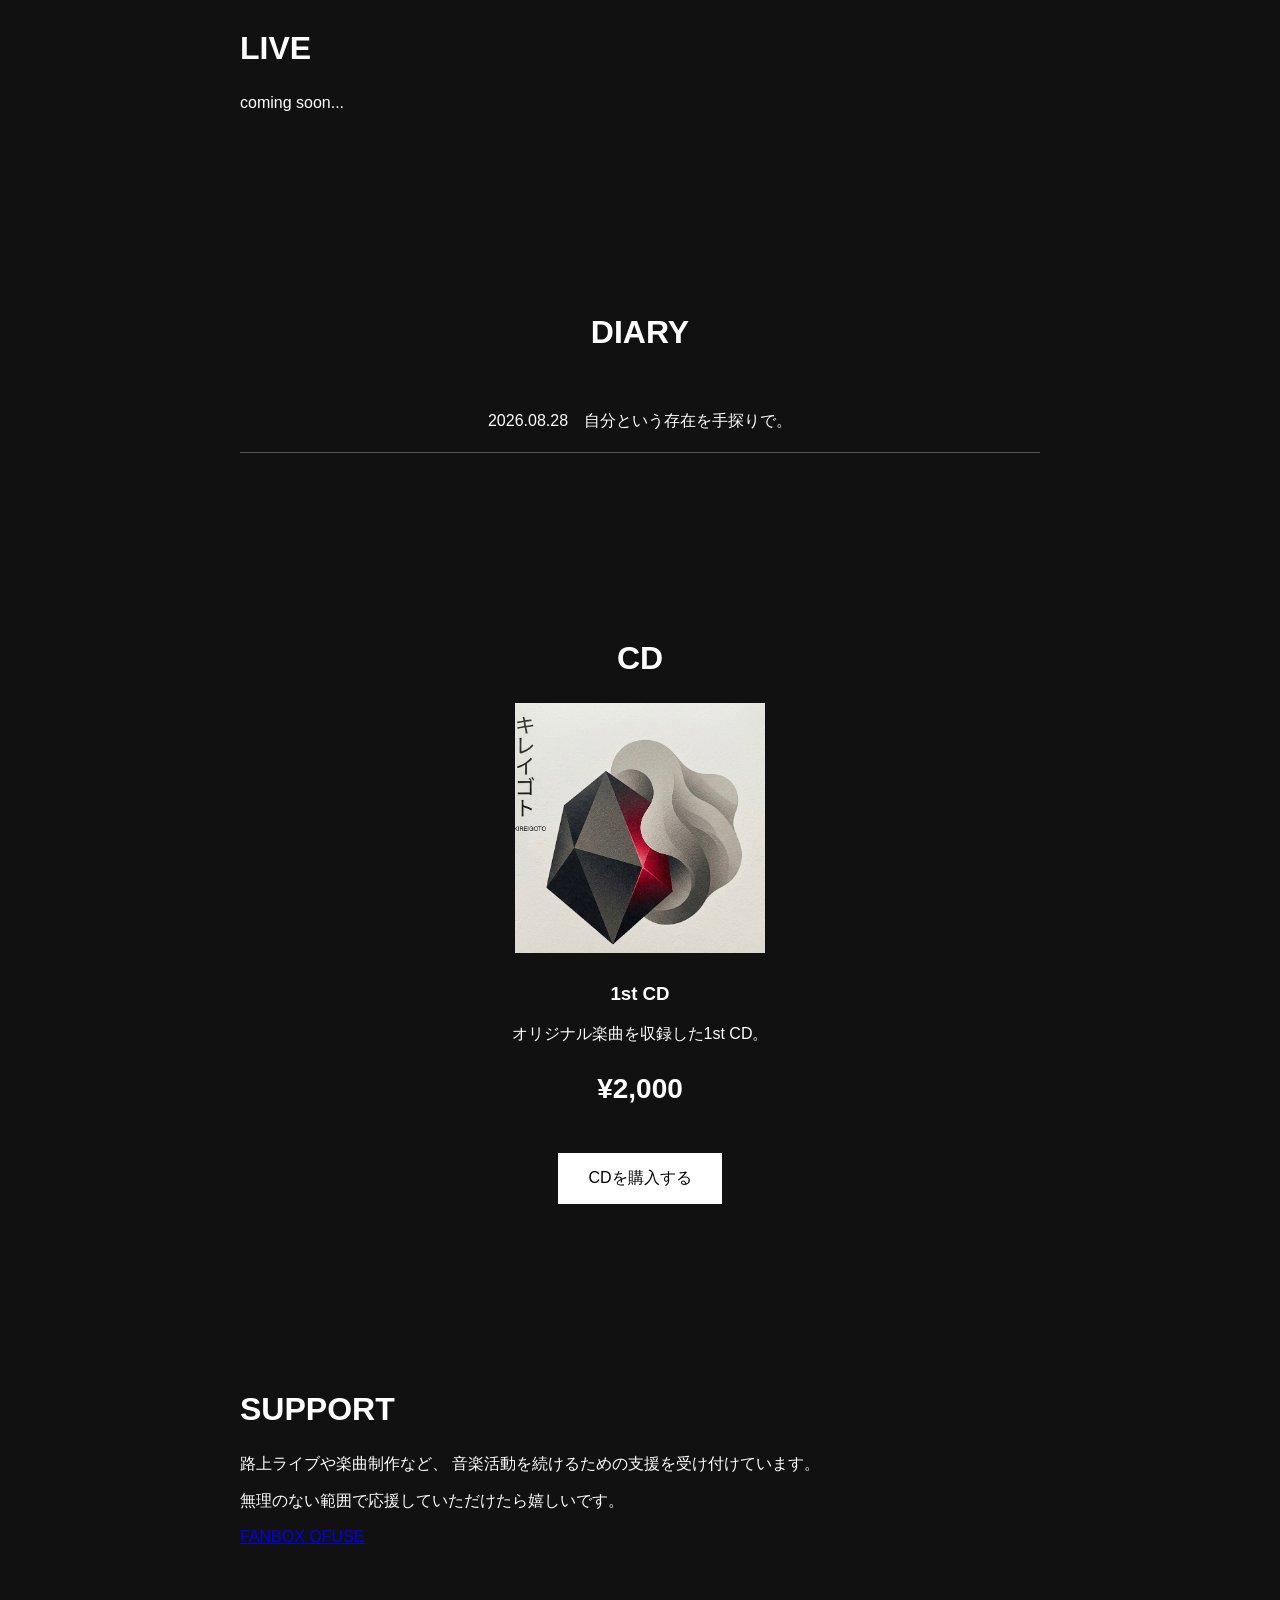
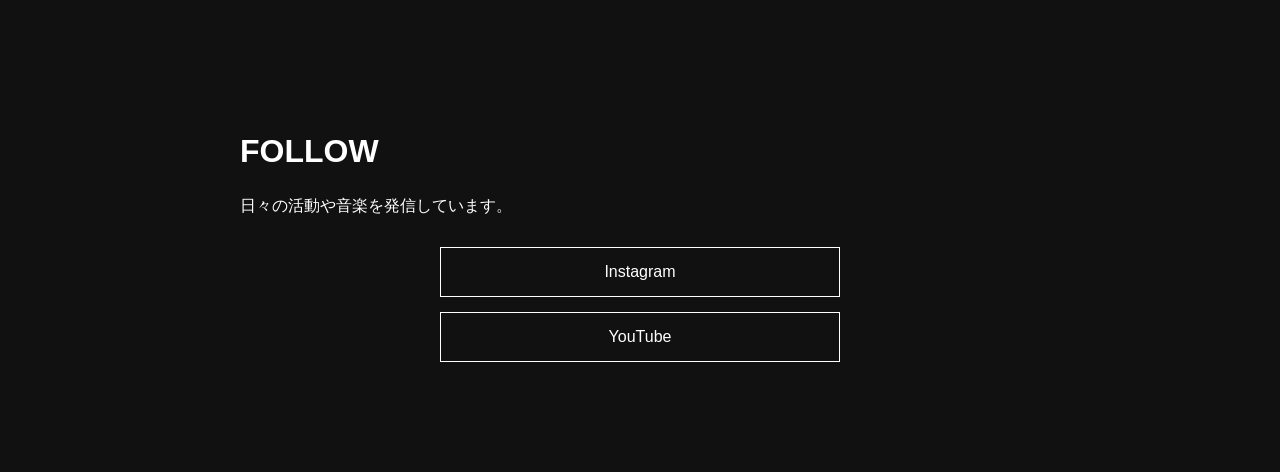
==== commit 851886fe: "Fix HTML entity encoding for Japanese text" ====
--- a/index.html
+++ b/index.html
@@ -135,7 +135,7 @@
   <h2>FOLLOW</h2>
 
   <p>
-    ★日々の活動や音楽を発信しています。★
+    日々の活動や音楽を発信しています。
   
   </p>
 
--- a/style.css
+++ b/style.css
@@ -26,8 +26,9 @@
 nav {
   display: flex;
   justify-content: center;
-  gap: 30px;
-  padding: 20px;
+  flex-wrap: wrap;
+  gap: 15px 25px;
+  padding: 20px 10px;
   border-top: 1px solid #555;
   border-bottom: 1px solid #555;
 }
@@ -36,6 +37,7 @@
   color: white;
   text-decoration: none;
   cursor: pointer;
+  white-space: nowrap;
 }
 
 section {
@@ -137,3 +139,17 @@
   background: white;
   color: black;
 }
+
+@media (max-width: 600px) {
+  nav {
+    display: grid;
+    grid-template-columns: repeat(3, 1fr);
+    gap: 15px 10px;
+    padding: 15px 10px;
+  }
+
+  nav a {
+    text-align: center;
+    font-size: 14px;
+  }
+}
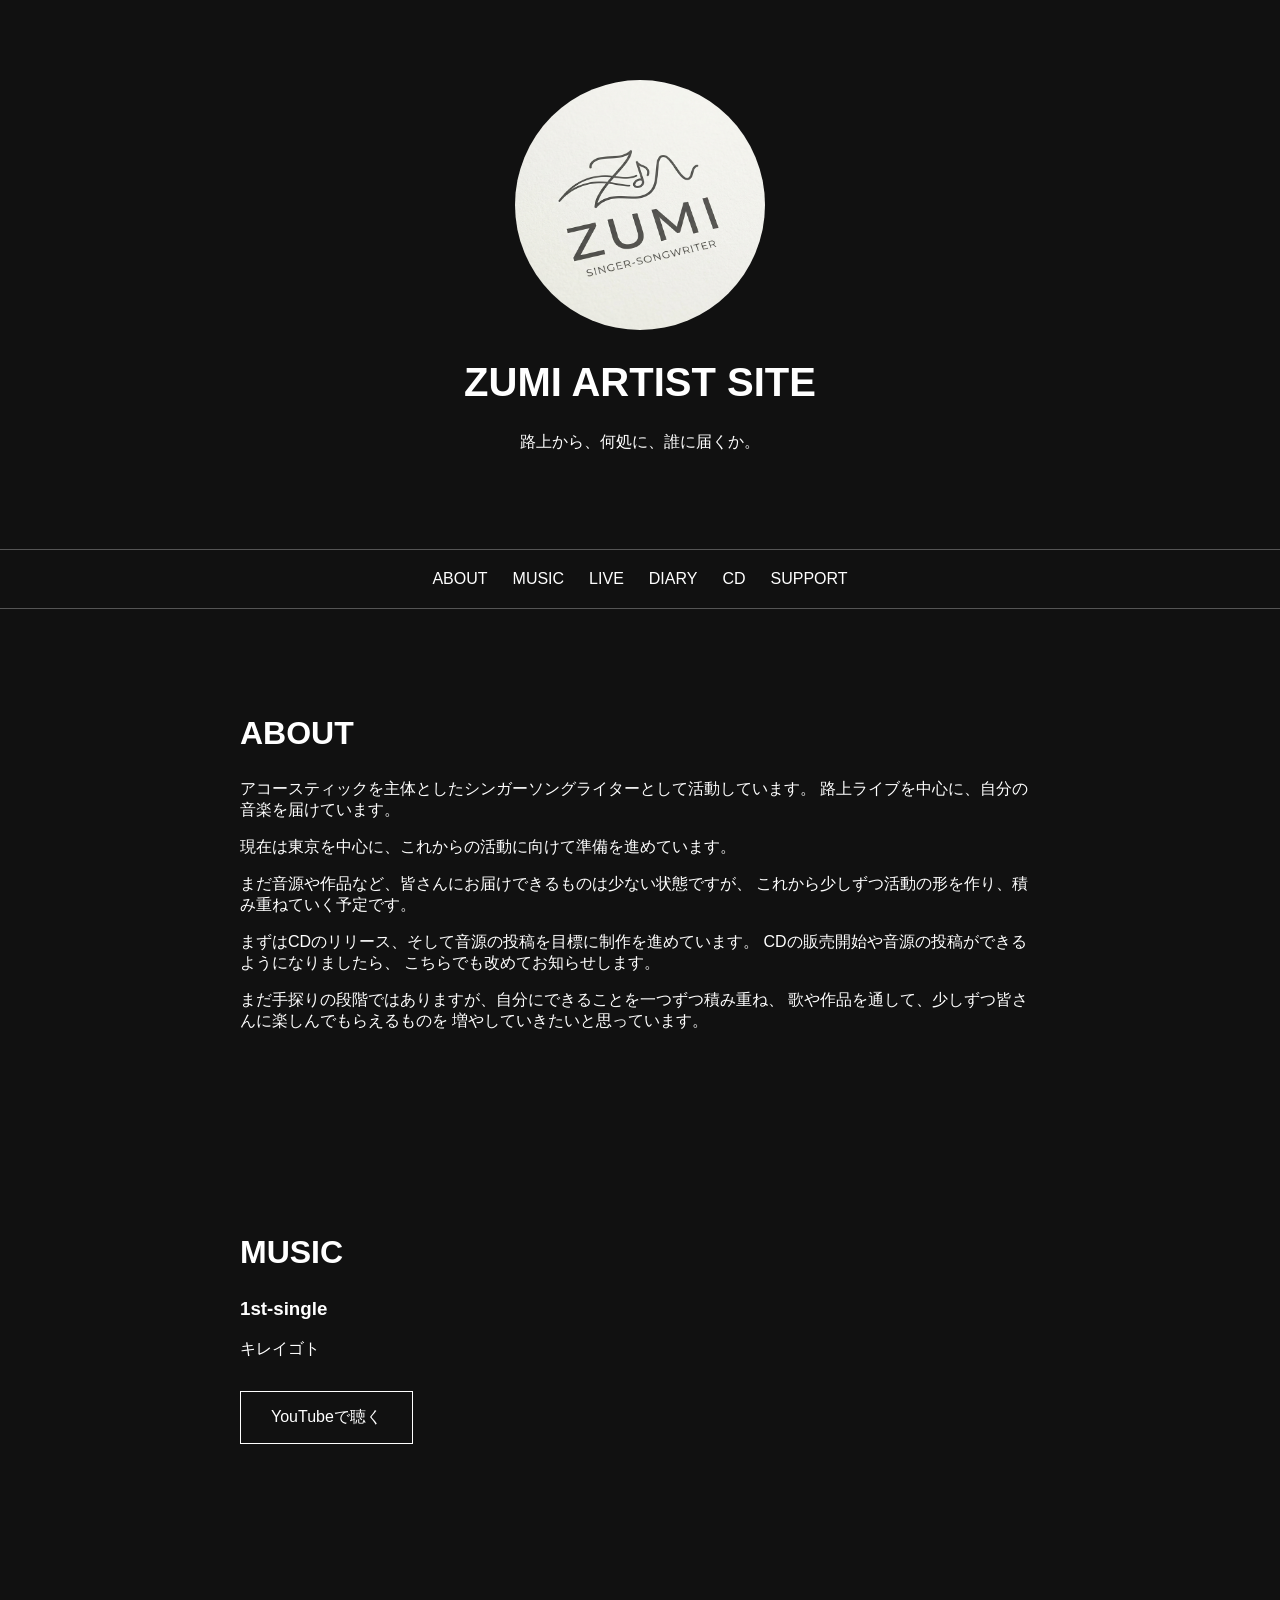
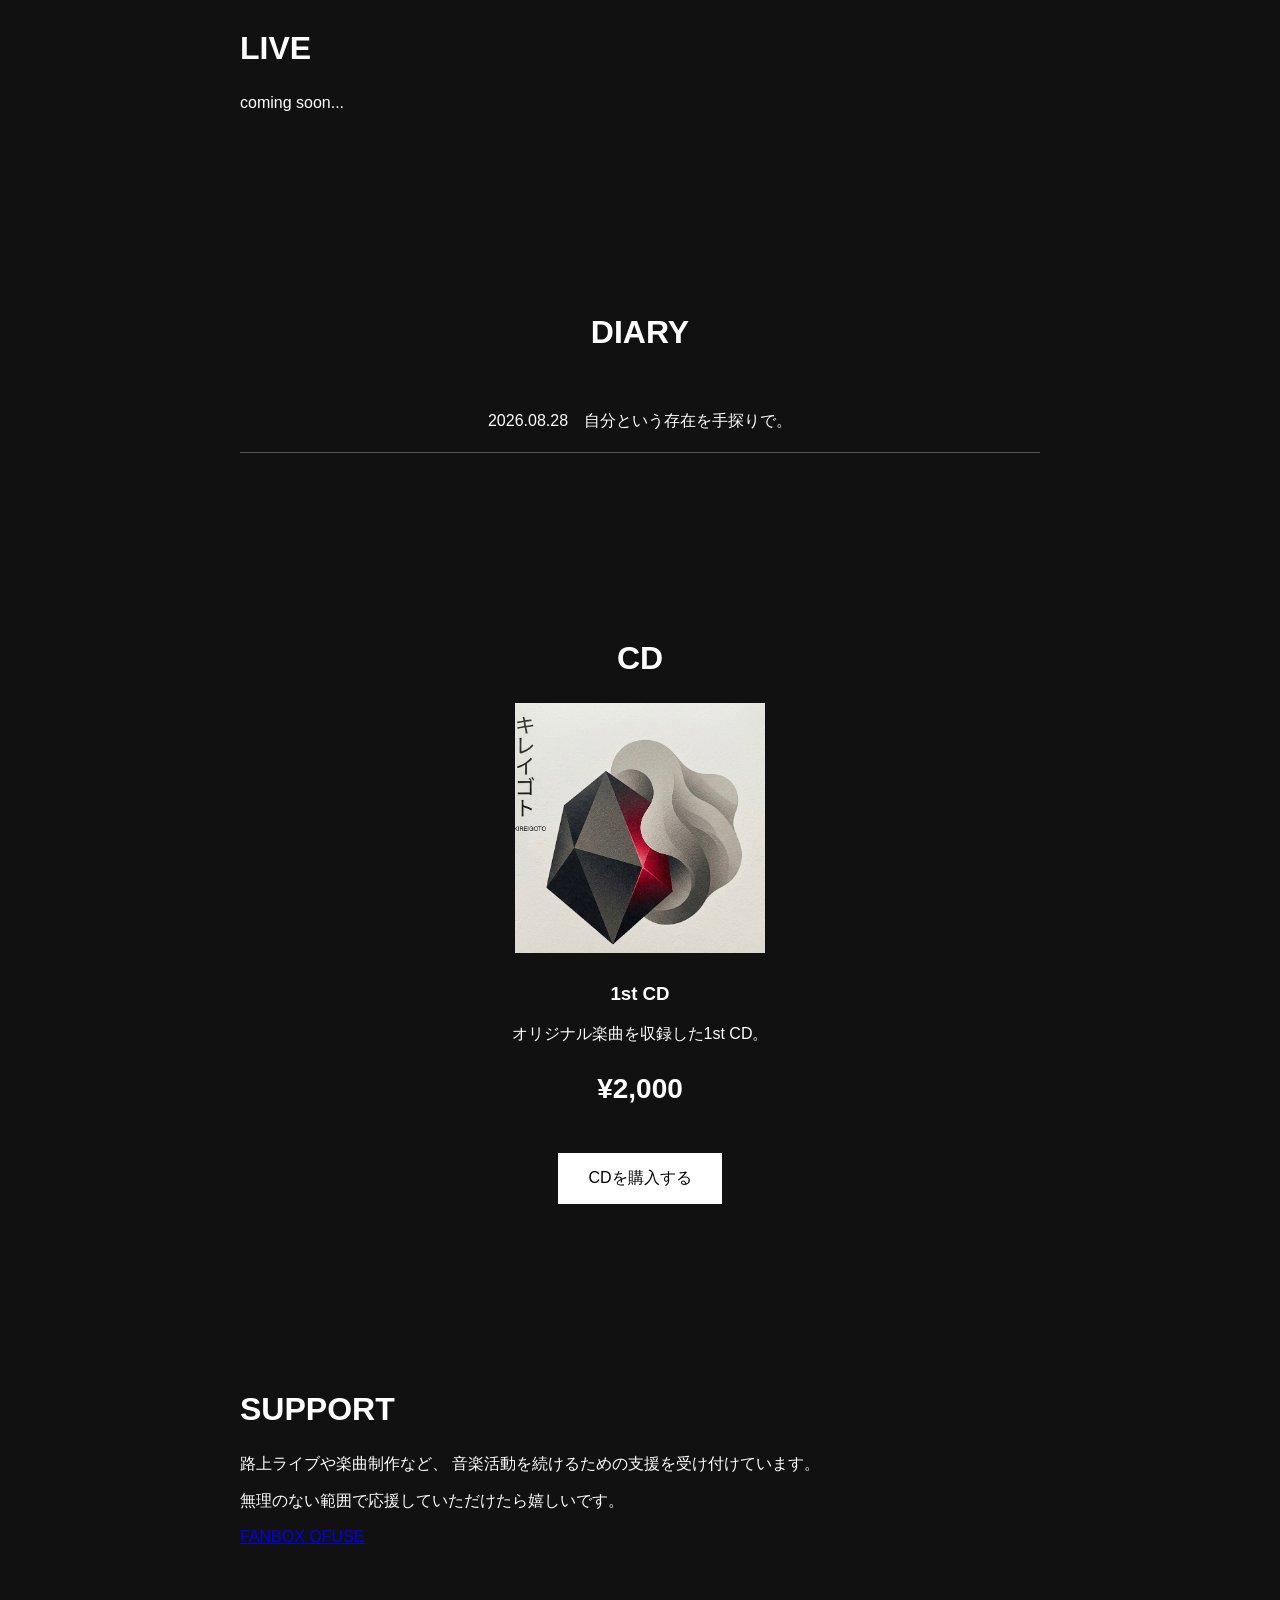
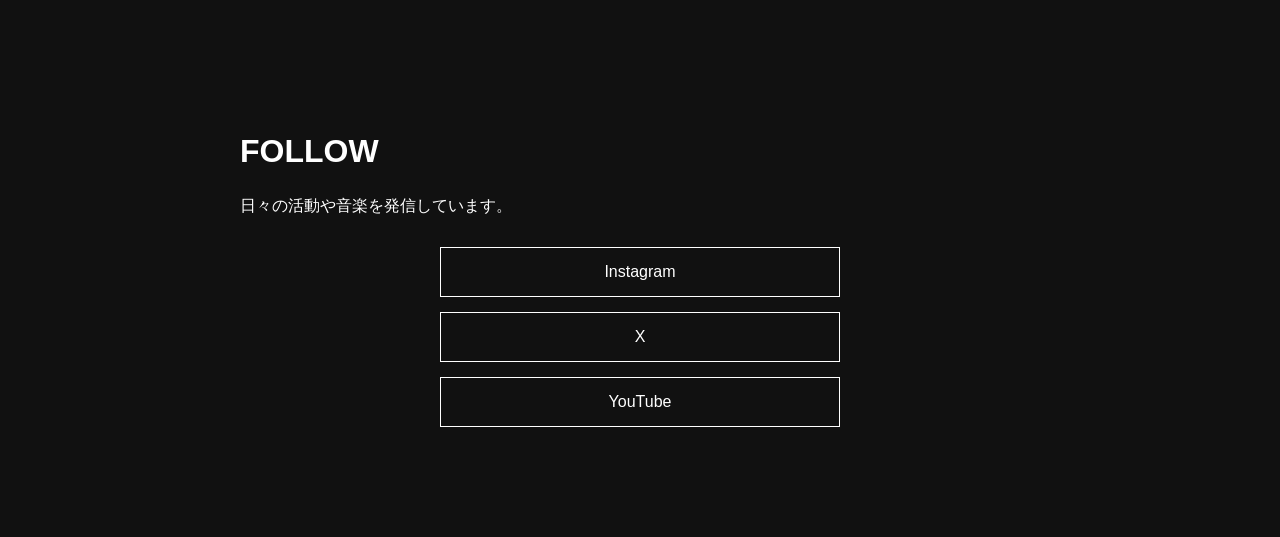
==== commit 9974bf03: "Add link to X social media profile" ====
--- a/index.html
+++ b/index.html
@@ -147,6 +147,16 @@
       Instagram
     </a>
 
+    <a href="https://x.com/zumi_torihada"
+
+       target="_blank"
+
+       rel="noopener">
+
+      X
+
+    </a>
+
     <a href="https://www.youtube.com/@zumitorihada"
        target="_blank"
        rel="noopener">
